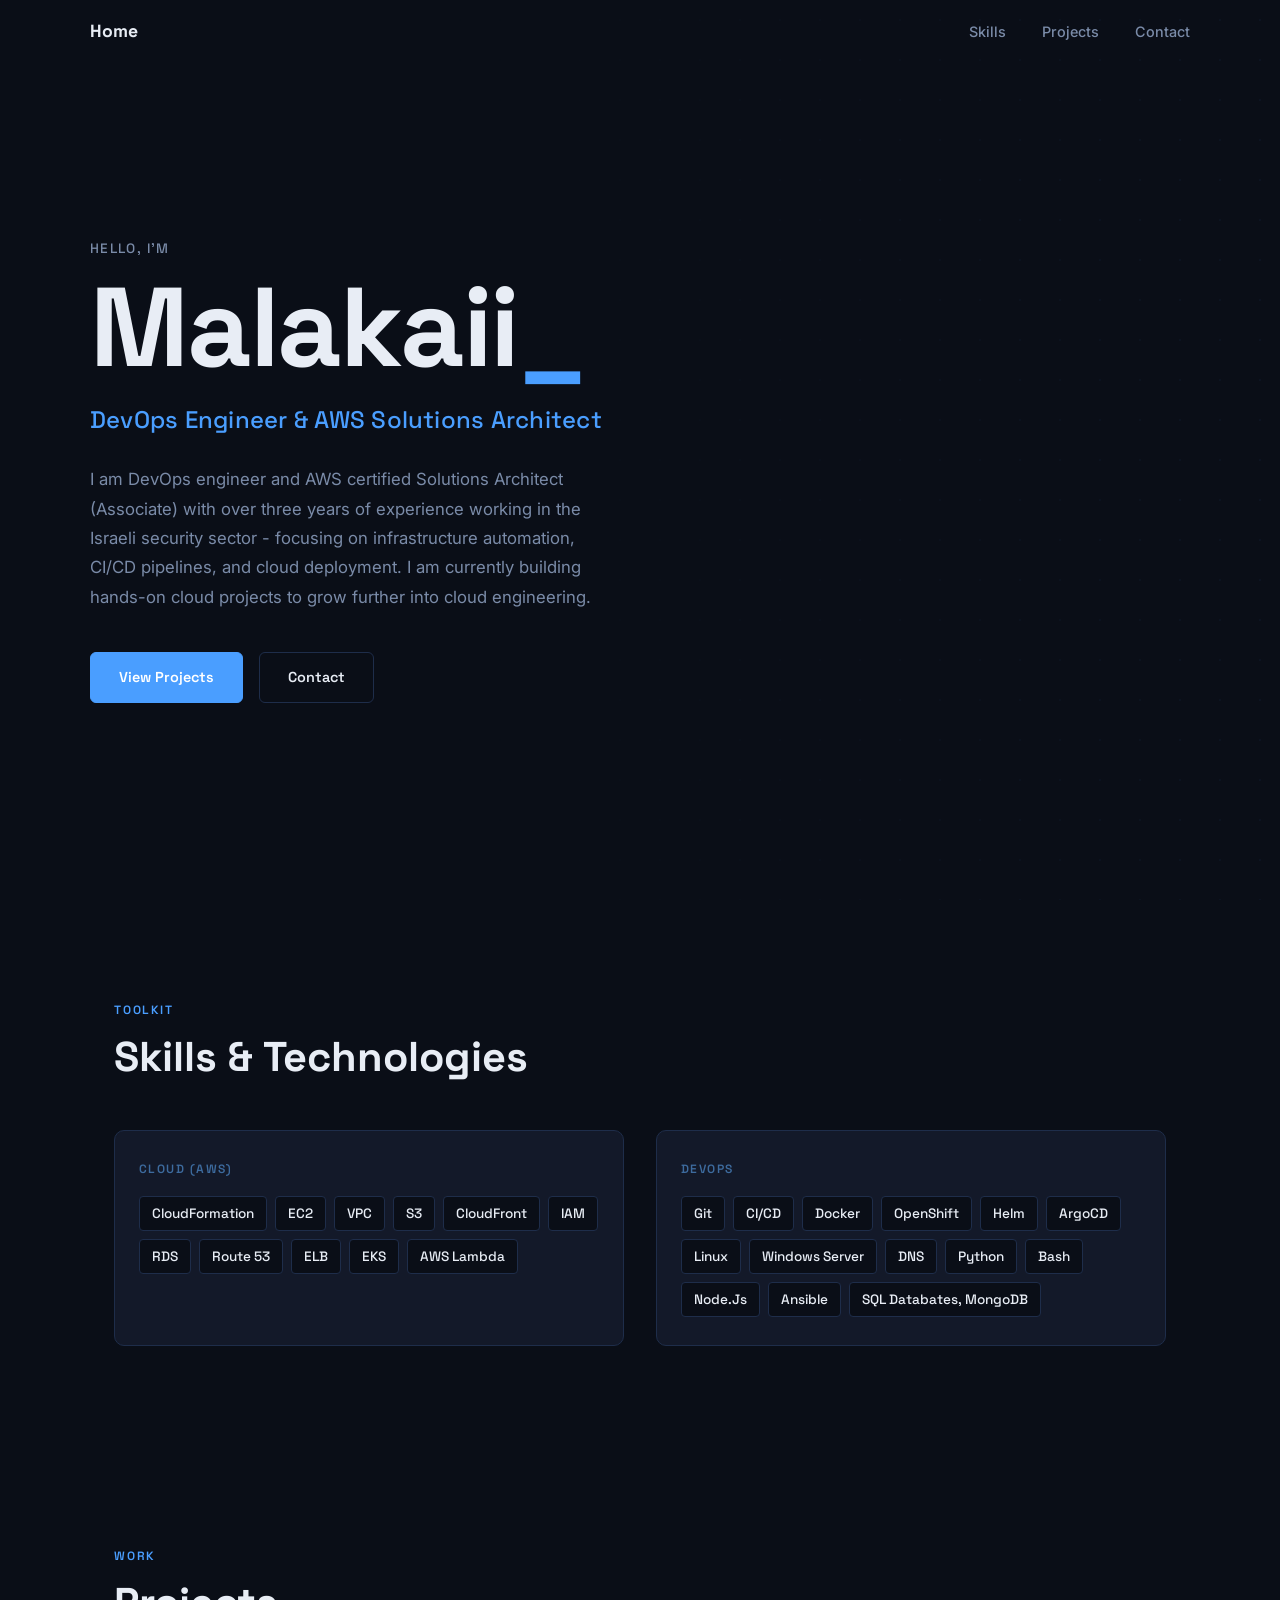
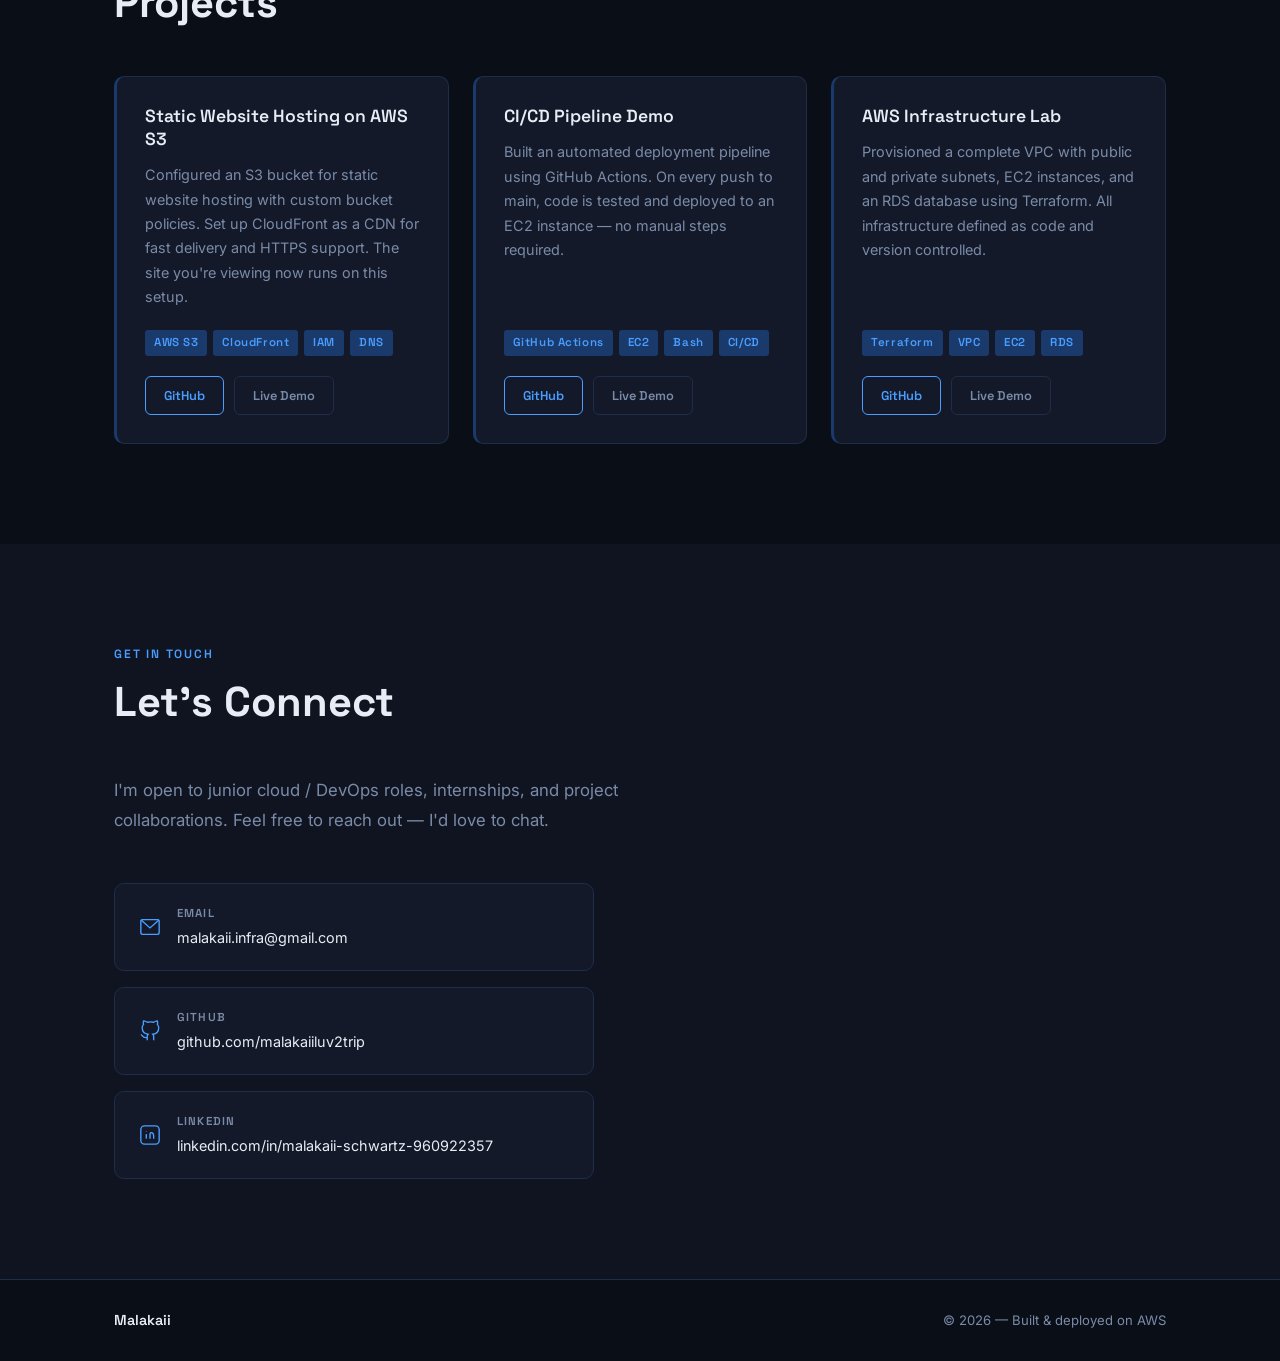
==== index.html @ 5293b387 "Initial - Static Site" ====
<!DOCTYPE html>
<html lang="en">
<head>
  <meta charset="UTF-8" />
  <meta name="viewport" content="width=device-width, initial-scale=1.0" />
  <title>Malakaii — DevOps Engineer & AWS Solutions Architect</title>

  <!-- Link to our stylesheet -->
  <link rel="stylesheet" href="style.css" />

  <!-- Google Fonts: Space Grotesk for headings, Inter for body text -->
  <link rel="preconnect" href="https://fonts.googleapis.com" />
  <link rel="preconnect" href="https://fonts.gstatic.com" crossorigin />
  <link href="https://fonts.googleapis.com/css2?family=Space+Grotesk:wght@400;500;600;700&family=Inter:wght@400;500&display=swap" rel="stylesheet" />
</head>

<body>

  <!-- =============================================
       NAVIGATION BAR
       Fixed at top, collapses on mobile
  ============================================== -->
  <header class="nav-header" id="nav-header">
    <nav class="nav-container">

      <!-- Logo / name in nav -->
      <a href="#hero" class="nav-logo">Home</a>

      <!-- Desktop nav links -->
      <ul class="nav-links" id="nav-links">
        <li><a href="#skills" class="nav-link">Skills</a></li>
        <li><a href="#projects" class="nav-link">Projects</a></li>
        <li><a href="#contact" class="nav-link">Contact</a></li>
      </ul>

      <!-- Mobile hamburger button (hidden on desktop) -->
      <button class="nav-toggle" id="nav-toggle" aria-label="Toggle navigation">
        <span class="hamburger-line"></span>
        <span class="hamburger-line"></span>
        <span class="hamburger-line"></span>
      </button>

    </nav>
  </header>

  <!-- =============================================
       MAIN CONTENT
  ============================================== -->
  <main>

    <!-- ── HERO SECTION ─────────────────────────
         Full-screen intro with name, title, and CTA buttons
    ─────────────────────────────────────────── -->
    <section class="hero" id="hero">
      <div class="hero-content">

        <!-- Small label above name -->
        <p class="hero-label">Hello, I'm</p>

        <!-- Name with blinking cursor — the signature design element -->
        <h1 class="hero-name">Malakaii<span class="cursor" aria-hidden="true">_</span></h1>

        <!-- Title -->
        <h2 class="hero-title">DevOps Engineer & AWS Solutions Architect</h2>

        <!-- Short intro paragraph -->
        <p class="hero-intro">
          I am  DevOps engineer and AWS certified Solutions Architect (Associate) with over three years of experience working in the Israeli security sector -
          focusing on infrastructure automation, CI/CD pipelines, and cloud deployment.
	        I am currently building hands-on cloud projects to grow further into cloud engineering.
        </p>

        <!-- Call-to-action buttons -->
        <div class="hero-buttons">
          <a href="#projects" class="btn btn-primary">View Projects</a>
          <a href="#contact" class="btn btn-secondary">Contact</a>
        </div>

      </div>

      <!-- Subtle decorative background grid (CSS-only) -->
      <div class="hero-grid-bg" aria-hidden="true"></div>
    </section>


    <!-- ── SKILLS SECTION ────────────────────────
         Skills displayed as clean grouped tags
    ─────────────────────────────────────────── -->
    <section class="section skills-section" id="skills">
      <div class="container">

        <div class="section-label">Toolkit</div>
        <h2 class="section-heading reveal">Skills & Technologies</h2>

        <!-- Skills grouped by category -->
        <div class="skills-grid reveal">

          <!-- Cloud group -->
          <div class="skill-group">
            <h3 class="skill-group-title">Cloud (AWS)</h3>
            <div class="skill-tags">
              <span class="skill-tag">CloudFormation</span>
              <span class="skill-tag">EC2</span>
              <span class="skill-tag">VPC</span>
              <span class="skill-tag">S3</span>
              <span class="skill-tag">CloudFront</span>
              <span class="skill-tag">IAM</span>
              <span class="skill-tag">RDS</span>
              <span class="skill-tag">Route 53</span>
              <span class="skill-tag">ELB</span>
              <span class="skill-tag">EKS</span>
              <span class="skill-tag">AWS Lambda</span>
            </div>
          </div>

          <!-- DevOps group -->
          <div class="skill-group">
            <h3 class="skill-group-title">DevOps</h3>
            <div class="skill-tags">
              <span class="skill-tag">Git</span>
              <span class="skill-tag">CI/CD</span>
              <span class="skill-tag">Docker</span>
              <span class="skill-tag">OpenShift</span>
              <span class="skill-tag">Helm</span>
              <span class="skill-tag">ArgoCD</span>
              <span class="skill-tag">Linux</span>
              <span class="skill-tag">Windows Server</span>
              <span class="skill-tag">DNS</span>
              <span class="skill-tag">Python</span>
              <span class="skill-tag">Bash</span>
              <span class="skill-tag">Node.Js</span>
              <span class="skill-tag">Ansible</span>
              <span class="skill-tag">SQL Databates, MongoDB</span>

            </div>
          </div>

        </div>

      </div>
    </section>


    <!-- ── PROJECTS SECTION ──────────────────────
         3 project cards with descriptions and links
    ─────────────────────────────────────────── -->
    <section class="section projects-section" id="projects">
      <div class="container">

        <div class="section-label">Work</div>
        <h2 class="section-heading reveal">Projects</h2>

        <div class="projects-grid">

          <!-- Project 1 -->
          <article class="project-card reveal">
            <div class="project-card-inner">
              <h3 class="project-title">Static Website Hosting on AWS S3</h3>
              <p class="project-description">
                Configured an S3 bucket for static website hosting with custom
                bucket policies. Set up CloudFront as a CDN for fast delivery
                and HTTPS support. The site you're viewing now runs on this setup.
              </p>
              <div class="project-tech">
                <span class="tech-tag">AWS S3</span>
                <span class="tech-tag">CloudFront</span>
                <span class="tech-tag">IAM</span>
                <span class="tech-tag">DNS</span>
              </div>
              <div class="project-links">
                <a href="#" class="btn btn-outline btn-sm">GitHub</a>
                <a href="#" class="btn btn-ghost btn-sm">Live Demo</a>
              </div>
            </div>
          </article>

          <!-- Project 2 -->
          <article class="project-card reveal">
            <div class="project-card-inner">
              <h3 class="project-title">CI/CD Pipeline Demo</h3>
              <p class="project-description">
                Built an automated deployment pipeline using GitHub Actions.
                On every push to main, code is tested and deployed to an
                EC2 instance — no manual steps required.
              </p>
              <div class="project-tech">
                <span class="tech-tag">GitHub Actions</span>
                <span class="tech-tag">EC2</span>
                <span class="tech-tag">Bash</span>
                <span class="tech-tag">CI/CD</span>
              </div>
              <div class="project-links">
                <a href="#" class="btn btn-outline btn-sm">GitHub</a>
                <a href="#" class="btn btn-ghost btn-sm">Live Demo</a>
              </div>
            </div>
          </article>

          <!-- Project 3 -->
          <article class="project-card reveal">
            <div class="project-card-inner">
              <h3 class="project-title">AWS Infrastructure Lab</h3>
              <p class="project-description">
                Provisioned a complete VPC with public and private subnets,
                EC2 instances, and an RDS database using Terraform.
                All infrastructure defined as code and version controlled.
              </p>
              <div class="project-tech">
                <span class="tech-tag">Terraform</span>
                <span class="tech-tag">VPC</span>
                <span class="tech-tag">EC2</span>
                <span class="tech-tag">RDS</span>
              </div>
              <div class="project-links">
                <a href="#" class="btn btn-outline btn-sm">GitHub</a>
                <a href="#" class="btn btn-ghost btn-sm">Live Demo</a>
              </div>
            </div>
          </article>

        </div>
      </div>
    </section>


    <!-- ── CONTACT SECTION ───────────────────────
         Simple call-to-action with contact links
    ─────────────────────────────────────────── -->
    <section class="section contact-section" id="contact">
      <div class="container">

        <div class="section-label">Get In Touch</div>
        <h2 class="section-heading reveal">Let's Connect</h2>
        <p class="contact-intro reveal">
          
          I'm open to junior cloud / DevOps roles, internships, and project
          collaborations. Feel free to reach out — I'd love to chat.
        </p>

        <!-- Contact links as large buttons -->
        <div class="contact-links reveal">

          <a href="mailto:malakaii.infra@gmail.com" class="contact-item">
            <!-- Simple inline SVG email icon -->
            <svg class="contact-icon" viewBox="0 0 24 24" fill="none" stroke="currentColor" stroke-width="1.5" aria-hidden="true">
              <rect x="2" y="4" width="20" height="16" rx="2"/>
              <polyline points="2,4 12,13 22,4"/>
            </svg>
            <div class="contact-item-text">
              <span class="contact-item-label">Email</span>
              <span class="contact-item-value">malakaii.infra@gmail.com</span>
            </div>
          </a>

          <a href="https://github.com/malakaiiluv2trip" target="_blank" rel="noopener noreferrer" class="contact-item">
            <svg class="contact-icon" viewBox="0 0 24 24" fill="none" stroke="currentColor" stroke-width="1.5" aria-hidden="true">
              <path d="M9 19c-5 1.5-5-2.5-7-3m14 6v-3.87a3.37 3.37 0 0 0-.94-2.61c3.14-.35 6.44-1.54 6.44-7A5.44 5.44 0 0 0 20 4.77 5.07 5.07 0 0 0 19.91 1S18.73.65 16 2.48a13.38 13.38 0 0 0-7 0C6.27.65 5.09 1 5.09 1A5.07 5.07 0 0 0 5 4.77a5.44 5.44 0 0 0-1.5 3.78c0 5.42 3.3 6.61 6.44 7A3.37 3.37 0 0 0 9 18.13V22"/>
            </svg>
            <div class="contact-item-text">
              <span class="contact-item-label">GitHub</span>
              <span class="contact-item-value">github.com/malakaiiluv2trip</span>  
            </div>
          </a>

          <a href="https://linkedin.com/in/malakaii-schwartz-960922357" target="_blank" rel="noopener noreferrer" class="contact-item">
            <svg class="contact-icon" viewBox="0 0 24 24" fill="none" stroke="currentColor" stroke-width="1.5" aria-hidden="true">
              <rect x="2" y="2" width="20" height="20" rx="4"/>
              <line x1="8" y1="11" x2="8" y2="16"/>
              <line x1="8" y1="8" x2="8" y2="8.5"/>
              <path d="M12 16v-5m0 0c0-1.5 2-2 3-1s1 2.5 1 3v3"/>
            </svg>
            <div class="contact-item-text">
              <span class="contact-item-label">LinkedIn</span>
              <span class="contact-item-value">linkedin.com/in/malakaii-schwartz-960922357</span>
            </div>
          </a>

        </div>

      </div>
    </section>

  </main>


  <!-- ── FOOTER ────────────────────────────────
       Simple clean footer
  ─────────────────────────────────────────── -->
  <footer class="footer">
    <div class="container footer-inner">
      <span class="footer-name">Malakaii</span>
      <span class="footer-copy">© <span id="footer-year"></span> — Built & deployed on AWS</span>
    </div>
  </footer>


  <!-- Link to our JavaScript file — placed at bottom so HTML loads first -->
  <script src="script.js"></script>

</body>
</html>
---- style.css ----
/* =============================================
   MALAKAII — PORTFOLIO STYLESHEET
   Dark modern theme, clean and professional
   Using Space Grotesk (headings) + Inter (body)
============================================= */


/* ── CSS CUSTOM PROPERTIES (VARIABLES) ──────
   Change colors and fonts in one place here
─────────────────────────────────────────── */
:root {
  /* Colors */
  --color-bg:          #0A0E17;   /* Main background — deep navy/black */
  --color-bg-alt:      #0F1420;   /* Alternate section background */
  --color-surface:     #131929;   /* Card / surface background */
  --color-border:      #1E2D4A;   /* Subtle borders */
  --color-accent:      #4A9EFF;   /* Electric blue — primary accent */
  --color-accent-dim:  #1A3A6B;   /* Muted accent for hover fills */
  --color-text:        #E8EDF5;   /* Primary text — near white */
  --color-text-muted:  #7A8BA8;   /* Secondary text — slate grey */
  --color-label:       #3D6B9E;   /* Section labels */

  /* Typography */
  --font-display: 'Space Grotesk', sans-serif;
  --font-body:    'Inter', sans-serif;

  /* Spacing */
  --section-padding: 100px 0;
  --container-width: 1100px;
  --container-padding: 0 24px;

  /* Transitions */
  --transition-fast: 0.2s ease;
  --transition-med:  0.35s ease;
}


/* ── RESET & BASE STYLES ────────────────────
   Remove browser defaults, set sensible base
─────────────────────────────────────────── */
*, *::before, *::after {
  box-sizing: border-box;
  margin: 0;
  padding: 0;
}

html {
  scroll-behavior: smooth; /* Enables smooth scrolling for anchor links */
}

body {
  background-color: var(--color-bg);
  color: var(--color-text);
  font-family: var(--font-body);
  font-size: 16px;
  line-height: 1.7;
  -webkit-font-smoothing: antialiased;
}

/* Remove list styling globally (we'll add it back where needed) */
ul, ol {
  list-style: none;
}

/* Remove underline from links by default */
a {
  color: inherit;
  text-decoration: none;
}

/* Make images responsive */
img {
  max-width: 100%;
  display: block;
}

/* Focus styles for keyboard accessibility */
a:focus-visible,
button:focus-visible {
  outline: 2px solid var(--color-accent);
  outline-offset: 3px;
  border-radius: 4px;
}


/* ── CONTAINER ──────────────────────────────
   Centers content and limits max width
─────────────────────────────────────────── */
.container {
  max-width: var(--container-width);
  margin: 0 auto;
  padding: var(--container-padding);
}


/* ── SECTION BASE STYLES ────────────────────
   Shared styles for all main sections
─────────────────────────────────────────── */
.section {
  padding: var(--section-padding);
}

/* Alternating section backgrounds for visual rhythm */
.about-section,
.contact-section {
  background-color: var(--color-bg-alt);
}

/* Small label above section headings */
.section-label {
  font-family: var(--font-display);
  font-size: 0.75rem;
  font-weight: 600;
  letter-spacing: 0.15em;
  text-transform: uppercase;
  color: var(--color-accent);
  margin-bottom: 12px;
}

/* Main section headings */
.section-heading {
  font-family: var(--font-display);
  font-size: clamp(1.8rem, 4vw, 2.6rem);
  font-weight: 700;
  color: var(--color-text);
  margin-bottom: 48px;
  line-height: 1.2;
}


/* ── NAVIGATION ─────────────────────────────
   Fixed top bar that gets a backdrop on scroll
─────────────────────────────────────────── */
.nav-header {
  position: fixed;
  top: 0;
  left: 0;
  right: 0;
  z-index: 100;
  padding: 0 24px;
  height: 64px;
  display: flex;
  align-items: center;
  transition: background-color var(--transition-med), border-bottom var(--transition-med);
}

/* This class is added by JavaScript when the user scrolls down */
.nav-header.scrolled {
  background-color: rgba(10, 14, 23, 0.92);
  backdrop-filter: blur(12px);
  border-bottom: 1px solid var(--color-border);
}

.nav-container {
  max-width: var(--container-width);
  width: 100%;
  margin: 0 auto;
  display: flex;
  align-items: center;
  justify-content: space-between;
}

/* Logo / Name in nav */
.nav-logo {
  font-family: var(--font-display);
  font-size: 1.1rem;
  font-weight: 700;
  color: var(--color-text);
  transition: color var(--transition-fast);
}

.nav-logo:hover {
  color: var(--color-accent);
}

/* Desktop nav links in a row */
.nav-links {
  display: flex;
  align-items: center;
  gap: 36px;
}

.nav-link {
  font-family: var(--font-body);
  font-size: 0.9rem;
  font-weight: 500;
  color: var(--color-text-muted);
  transition: color var(--transition-fast);
  position: relative;
  padding-bottom: 2px;
}

/* Underline animation on hover */
.nav-link::after {
  content: '';
  position: absolute;
  bottom: -2px;
  left: 0;
  width: 0;
  height: 1px;
  background-color: var(--color-accent);
  transition: width var(--transition-med);
}

.nav-link:hover {
  color: var(--color-text);
}

.nav-link:hover::after {
  width: 100%;
}

/* Mobile hamburger button — hidden on desktop */
.nav-toggle {
  display: none;
  flex-direction: column;
  gap: 5px;
  background: none;
  border: none;
  cursor: pointer;
  padding: 4px;
}

.hamburger-line {
  display: block;
  width: 24px;
  height: 2px;
  background-color: var(--color-text);
  transition: transform var(--transition-med), opacity var(--transition-fast);
  border-radius: 2px;
}

/* Animate hamburger to X when menu is open */
.nav-toggle.open .hamburger-line:nth-child(1) {
  transform: translateY(7px) rotate(45deg);
}

.nav-toggle.open .hamburger-line:nth-child(2) {
  opacity: 0;
}

.nav-toggle.open .hamburger-line:nth-child(3) {
  transform: translateY(-7px) rotate(-45deg);
}


/* ── HERO SECTION ───────────────────────────
   Full-screen intro section
─────────────────────────────────────────── */
.hero {
  position: relative;
  min-height: 100vh;
  display: flex;
  align-items: center;
  padding: 120px 24px 80px;
  overflow: hidden;
}

.hero-content {
  max-width: var(--container-width);
  margin: 0 auto;
  width: 100%;
  position: relative;
  z-index: 2; /* Sits above the background grid */
}

/* Small label text above name */
.hero-label {
  font-family: var(--font-display);
  font-size: 0.85rem;
  font-weight: 500;
  letter-spacing: 0.1em;
  text-transform: uppercase;
  color: var(--color-text-muted);
  margin-bottom: 12px;
}

/* Large name heading */
.hero-name {
  font-family: var(--font-display);
  font-size: clamp(3.5rem, 9vw, 7rem);
  font-weight: 700;
  line-height: 1.0;
  color: var(--color-text);
  margin-bottom: 16px;
  letter-spacing: -0.02em;
}

/* Blinking cursor — the signature element of this design */
.cursor {
  color: var(--color-accent);
  animation: blink 1.1s step-end infinite;
}

@keyframes blink {
  0%, 100% { opacity: 1; }
  50%       { opacity: 0; }
}

/* Job title */
.hero-title {
  font-family: var(--font-display);
  font-size: clamp(1.1rem, 3vw, 1.5rem);
  font-weight: 500;
  color: var(--color-accent);
  margin-bottom: 24px;
  letter-spacing: 0.01em;
}

/* Intro paragraph */
.hero-intro {
  font-size: 1.05rem;
  color: var(--color-text-muted);
  max-width: 520px;
  margin-bottom: 40px;
  line-height: 1.75;
}

/* CTA button row */
.hero-buttons {
  display: flex;
  gap: 16px;
  flex-wrap: wrap;
}

/* Subtle CSS-only dot grid background pattern */
.hero-grid-bg {
  position: absolute;
  inset: 0;
  z-index: 1;
  background-image: radial-gradient(
    circle,
    rgba(74, 158, 255, 0.07) 1px,
    transparent 1px
  );
  background-size: 40px 40px;
  /* Fade out towards the left where the text is */
  mask-image: linear-gradient(to left, rgba(0,0,0,0.6) 0%, transparent 70%);
  -webkit-mask-image: linear-gradient(to left, rgba(0,0,0,0.6) 0%, transparent 70%);
}


/* ── BUTTONS ────────────────────────────────
   Reusable button styles
─────────────────────────────────────────── */

/* Base button reset */
.btn {
  display: inline-block;
  font-family: var(--font-display);
  font-size: 0.9rem;
  font-weight: 600;
  padding: 12px 28px;
  border-radius: 6px;
  border: 1.5px solid transparent;
  cursor: pointer;
  transition: background-color var(--transition-fast),
              color var(--transition-fast),
              border-color var(--transition-fast),
              transform var(--transition-fast),
              box-shadow var(--transition-fast);
  white-space: nowrap;
}

.btn:hover {
  transform: translateY(-2px);
}

/* Solid primary button */
.btn-primary {
  background-color: var(--color-accent);
  color: #ffffff;
  border-color: var(--color-accent);
}

.btn-primary:hover {
  background-color: #6BB3FF;
  border-color: #6BB3FF;
  box-shadow: 0 8px 24px rgba(74, 158, 255, 0.25);
}

/* Outlined secondary button */
.btn-secondary {
  background-color: transparent;
  color: var(--color-text);
  border-color: var(--color-border);
}

.btn-secondary:hover {
  border-color: var(--color-accent);
  color: var(--color-accent);
}

/* Small outlined button (used on project cards) */
.btn-outline {
  background-color: transparent;
  color: var(--color-accent);
  border-color: var(--color-accent);
}

.btn-outline:hover {
  background-color: var(--color-accent-dim);
}

/* Ghost button — no border, just text */
.btn-ghost {
  background-color: transparent;
  color: var(--color-text-muted);
  border-color: var(--color-border);
}

.btn-ghost:hover {
  color: var(--color-text);
  border-color: var(--color-text-muted);
}

/* Small variant for project card buttons */
.btn-sm {
  font-size: 0.8rem;
  padding: 8px 18px;
}


/* ── ABOUT SECTION ──────────────────────────
─────────────────────────────────────────── */
.about-content {
  max-width: 680px;
}

.about-text {
  font-size: 1.05rem;
  color: var(--color-text-muted);
  line-height: 1.8;
  margin-bottom: 20px;
}

.about-text:last-child {
  margin-bottom: 0;
}


/* ── SKILLS SECTION ─────────────────────────
─────────────────────────────────────────── */
.skills-grid {
  display: grid;
  grid-template-columns: repeat(auto-fit, minmax(220px, 1fr));
  gap: 32px;
}

/* Individual skill group card */
.skill-group {
  background-color: var(--color-surface);
  border: 1px solid var(--color-border);
  border-radius: 10px;
  padding: 28px 24px;
  transition: border-color var(--transition-fast);
}

.skill-group:hover {
  border-color: var(--color-accent);
}

/* Group title (e.g. "Cloud (AWS)") */
.skill-group-title {
  font-family: var(--font-display);
  font-size: 0.75rem;
  font-weight: 600;
  letter-spacing: 0.12em;
  text-transform: uppercase;
  color: var(--color-label);
  margin-bottom: 16px;
}

/* Row of skill tags */
.skill-tags {
  display: flex;
  flex-wrap: wrap;
  gap: 8px;
}

/* Individual skill tag pill */
.skill-tag {
  font-family: var(--font-display);
  font-size: 0.85rem;
  font-weight: 500;
  color: var(--color-text);
  background-color: var(--color-bg);
  border: 1px solid var(--color-border);
  border-radius: 4px;
  padding: 5px 12px;
  transition: border-color var(--transition-fast), color var(--transition-fast);
}

.skill-tag:hover {
  border-color: var(--color-accent);
  color: var(--color-accent);
}


/* ── PROJECTS SECTION ───────────────────────
─────────────────────────────────────────── */
.projects-grid {
  display: grid;
  grid-template-columns: repeat(auto-fit, minmax(300px, 1fr));
  gap: 24px;
}

/* Project card */
.project-card {
  background-color: var(--color-surface);
  border: 1px solid var(--color-border);
  border-radius: 10px;
  overflow: hidden;
  transition: border-color var(--transition-med), transform var(--transition-med);
  /* Left accent border — a clean structural marker */
  border-left: 3px solid var(--color-accent-dim);
}

.project-card:hover {
  border-color: var(--color-accent);
  border-left-color: var(--color-accent);
  transform: translateY(-4px);
}

.project-card-inner {
  padding: 28px;
  display: flex;
  flex-direction: column;
  height: 100%;
}

.project-title {
  font-family: var(--font-display);
  font-size: 1.1rem;
  font-weight: 600;
  color: var(--color-text);
  margin-bottom: 12px;
  line-height: 1.3;
}

.project-description {
  font-size: 0.9rem;
  color: var(--color-text-muted);
  line-height: 1.7;
  margin-bottom: 20px;
  flex-grow: 1; /* Push the tech tags and links to the bottom */
}

/* Tech tags row */
.project-tech {
  display: flex;
  flex-wrap: wrap;
  gap: 6px;
  margin-bottom: 20px;
}

.tech-tag {
  font-family: var(--font-display);
  font-size: 0.72rem;
  font-weight: 600;
  letter-spacing: 0.05em;
  color: var(--color-accent);
  background-color: var(--color-accent-dim);
  border-radius: 3px;
  padding: 3px 9px;
}

/* Button row at bottom of card */
.project-links {
  display: flex;
  gap: 10px;
}


/* ── CONTACT SECTION ────────────────────────
─────────────────────────────────────────── */
.contact-intro {
  font-size: 1.05rem;
  color: var(--color-text-muted);
  max-width: 520px;
  margin-bottom: 48px;
  line-height: 1.8;
}

/* Row of contact links */
.contact-links {
  display: flex;
  flex-direction: column;
  gap: 16px;
  max-width: 480px;
}

/* Individual contact link row */
.contact-item {
  display: flex;
  align-items: center;
  gap: 16px;
  padding: 20px 24px;
  background-color: var(--color-surface);
  border: 1px solid var(--color-border);
  border-radius: 10px;
  transition: border-color var(--transition-fast), transform var(--transition-fast);
}

.contact-item:hover {
  border-color: var(--color-accent);
  transform: translateX(4px);
}

.contact-icon {
  width: 22px;
  height: 22px;
  flex-shrink: 0;
  color: var(--color-accent);
}

.contact-item-text {
  display: flex;
  flex-direction: column;
}

.contact-item-label {
  font-family: var(--font-display);
  font-size: 0.72rem;
  font-weight: 600;
  letter-spacing: 0.1em;
  text-transform: uppercase;
  color: var(--color-text-muted);
  margin-bottom: 2px;
}

.contact-item-value {
  font-size: 0.9rem;
  color: var(--color-text);
}


/* ── FOOTER ─────────────────────────────────
─────────────────────────────────────────── */
.footer {
  padding: 28px 24px;
  border-top: 1px solid var(--color-border);
  background-color: var(--color-bg);
}

.footer-inner {
  display: flex;
  align-items: center;
  justify-content: space-between;
  flex-wrap: wrap;
  gap: 8px;
}

.footer-name {
  font-family: var(--font-display);
  font-size: 0.9rem;
  font-weight: 600;
  color: var(--color-text);
}

.footer-copy {
  font-size: 0.82rem;
  color: var(--color-text-muted);
}


/* ── SCROLL REVEAL ANIMATION ────────────────
   Elements with class "reveal" start hidden
   and fade in when scrolled into view.
   JavaScript adds the "visible" class.
─────────────────────────────────────────── */
.reveal {
  opacity: 0;
  transform: translateY(20px);
  transition: opacity 0.55s ease, transform 0.55s ease;
}

.reveal.visible {
  opacity: 1;
  transform: translateY(0);
}

/* Respect user's preference for reduced motion */
@media (prefers-reduced-motion: reduce) {
  .reveal {
    opacity: 1;
    transform: none;
    transition: none;
  }

  .cursor {
    animation: none;
  }

  .btn:hover {
    transform: none;
  }
}


/* ── RESPONSIVE: TABLET ─────────────────────
   Screens narrower than 768px
─────────────────────────────────────────── */
@media (max-width: 768px) {

  /* Reduce section padding on smaller screens */
  .section {
    padding: 72px 0;
  }

  /* Hide nav links and show hamburger button */
  .nav-links {
    display: none;
    position: absolute;
    top: 64px; /* Height of the nav bar */
    left: 0;
    right: 0;
    flex-direction: column;
    gap: 0;
    background-color: rgba(10, 14, 23, 0.98);
    border-bottom: 1px solid var(--color-border);
    padding: 16px 0;
  }

  /* Show nav links when menu is open (class added by JS) */
  .nav-links.open {
    display: flex;
  }

  .nav-link {
    padding: 14px 24px;
    font-size: 1rem;
    display: block;
    width: 100%;
  }

  /* Remove the underline animation on mobile (not needed) */
  .nav-link::after {
    display: none;
  }

  /* Show hamburger button */
  .nav-toggle {
    display: flex;
  }

  /* Stack hero buttons vertically on small screens */
  .hero-buttons {
    flex-direction: column;
    align-items: flex-start;
  }

  .btn {
    width: 100%;
    text-align: center;
    max-width: 280px;
  }

  /* Projects in a single column */
  .projects-grid {
    grid-template-columns: 1fr;
  }

  /* Skills in a single column */
  .skills-grid {
    grid-template-columns: 1fr;
  }
}


/* ── RESPONSIVE: MOBILE ─────────────────────
   Screens narrower than 480px
─────────────────────────────────────────── */
@media (max-width: 480px) {
  .section {
    padding: 60px 0;
  }

  .hero-intro {
    font-size: 0.95rem;
  }

  .contact-item {
    padding: 16px 18px;
  }

  .footer-inner {
    flex-direction: column;
    text-align: center;
  }
}
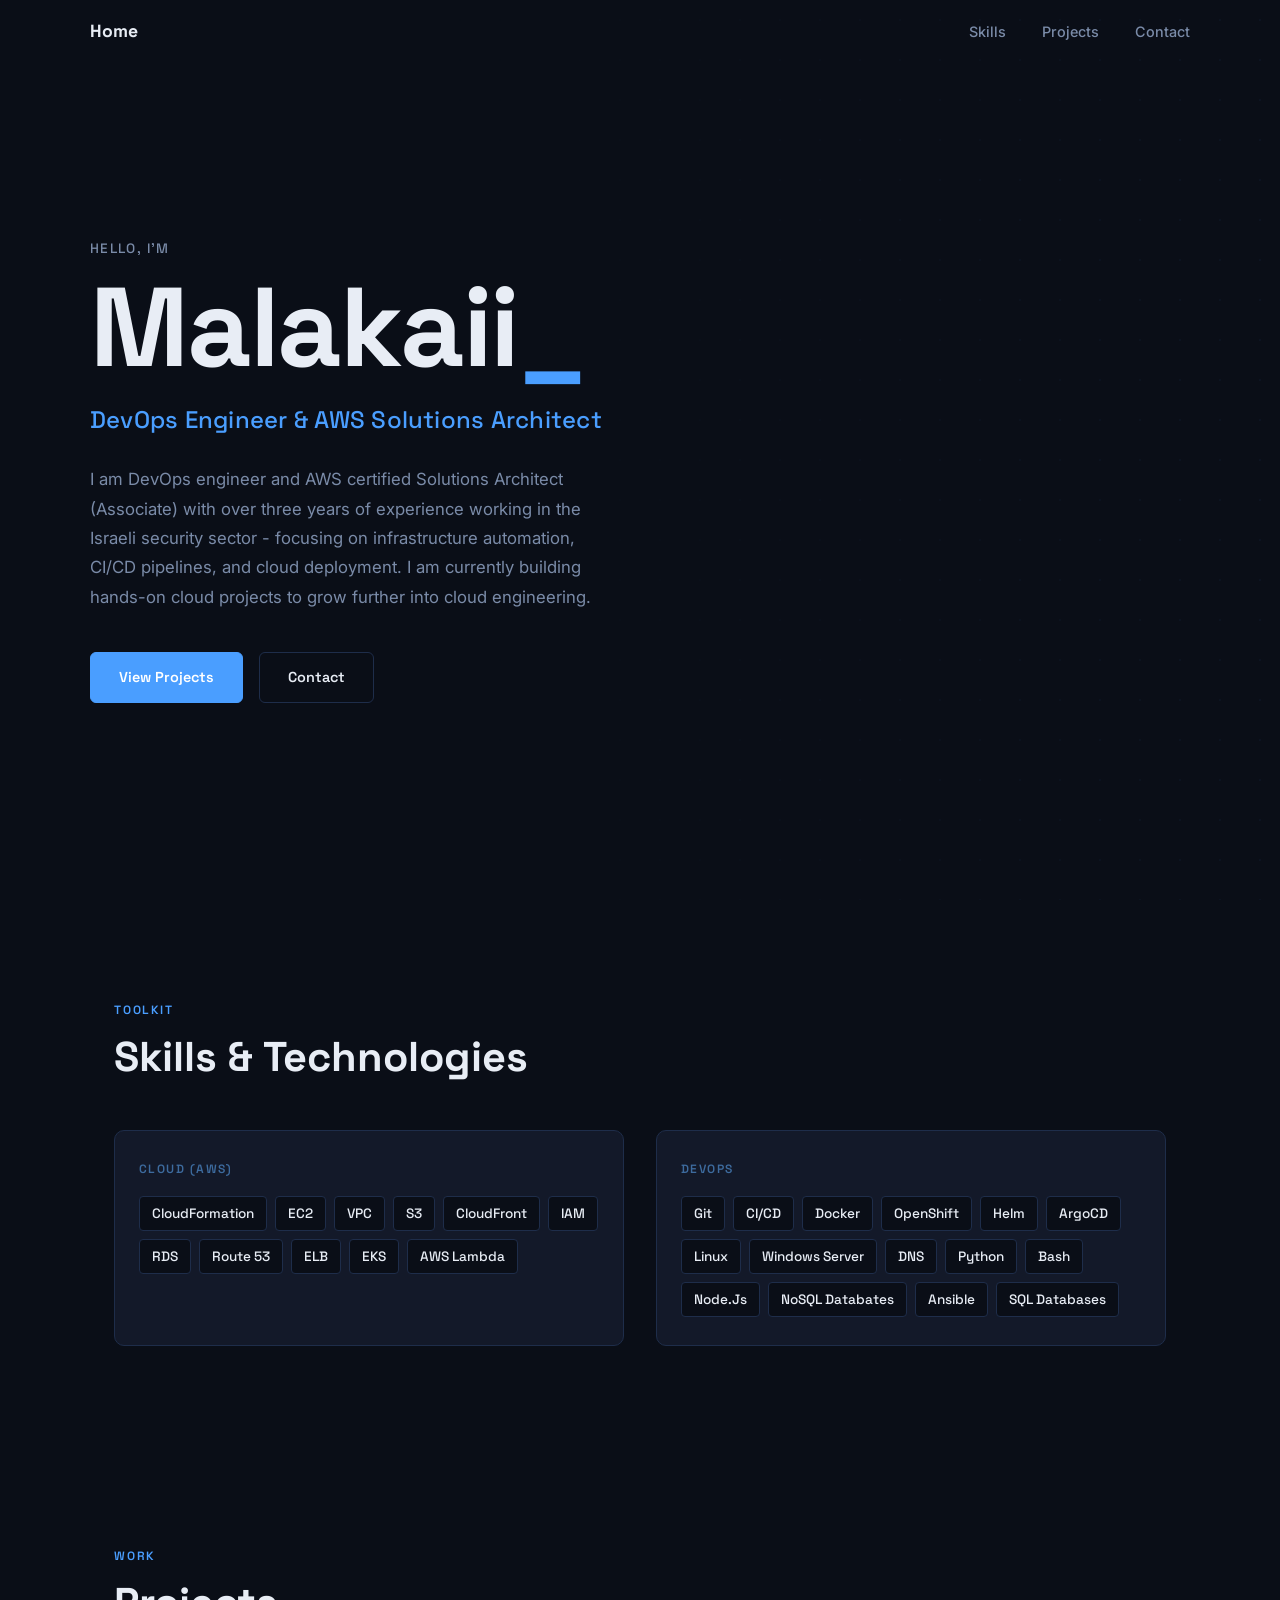
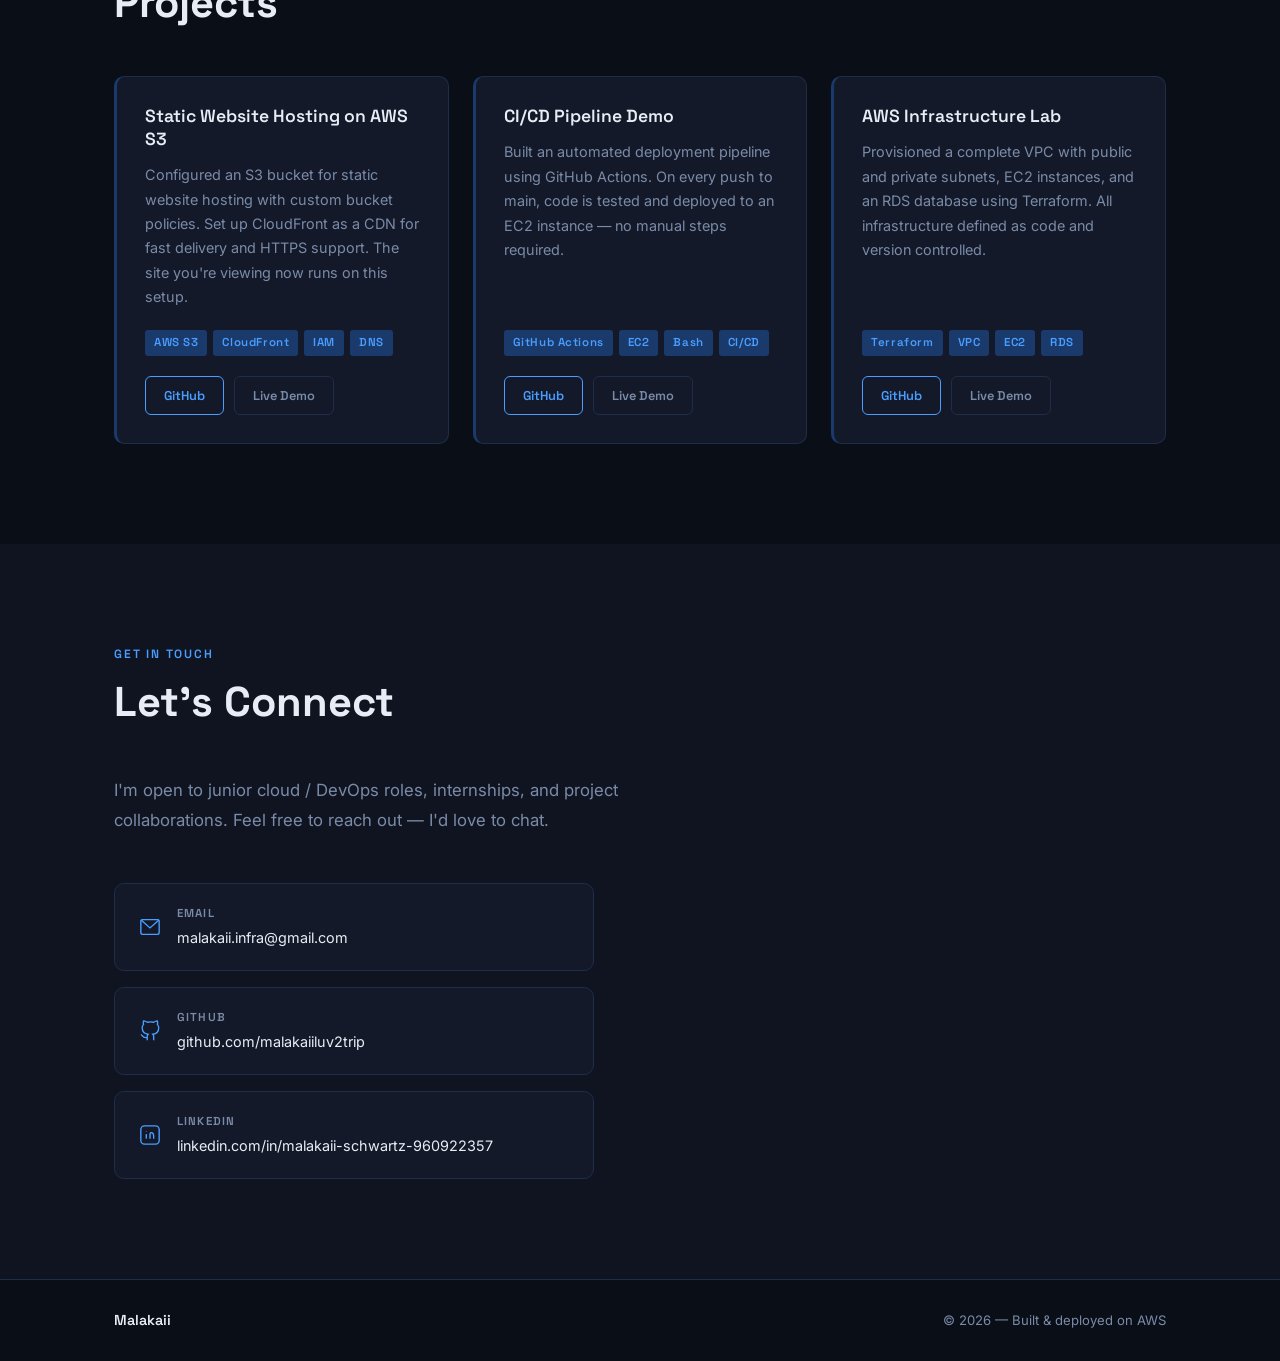
==== commit 9bafa34e: "skill tag fix" ====
--- a/index.html
+++ b/index.html
@@ -129,9 +129,10 @@
               <span class="skill-tag">Python</span>
               <span class="skill-tag">Bash</span>
               <span class="skill-tag">Node.Js</span>
+              <span class="skill-tag">NoSQL Databates</span>
               <span class="skill-tag">Ansible</span>
-              <span class="skill-tag">SQL Databates, MongoDB</span>
-
+              <span class="skill-tag">SQL Databases</span>
+              
             </div>
           </div>
 
@@ -168,7 +169,7 @@
                 <span class="tech-tag">DNS</span>
               </div>
               <div class="project-links">
-                <a href="#" class="btn btn-outline btn-sm">GitHub</a>
+                <a href="https://github.com/malakaiiluv2trip/aws-portfolio" class="btn btn-outline btn-sm">GitHub</a>
                 <a href="#" class="btn btn-ghost btn-sm">Live Demo</a>
               </div>
             </div>
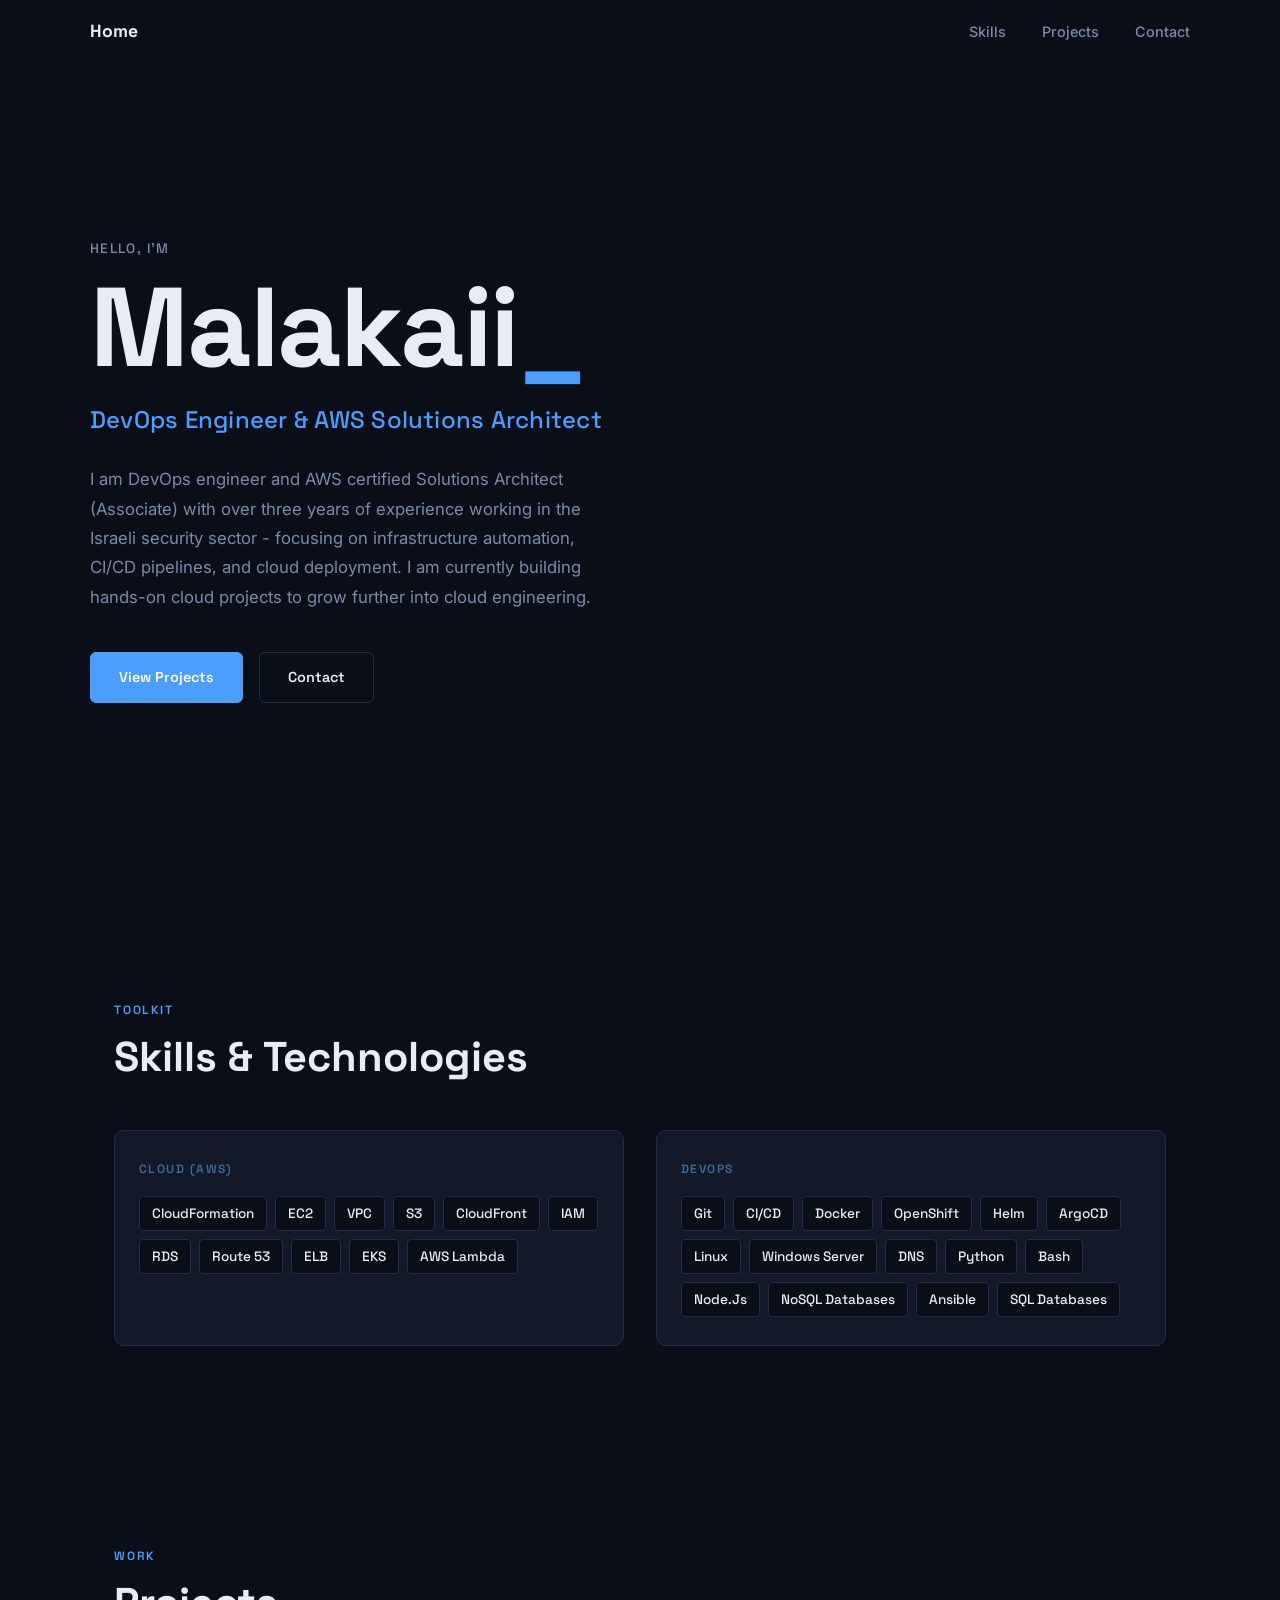
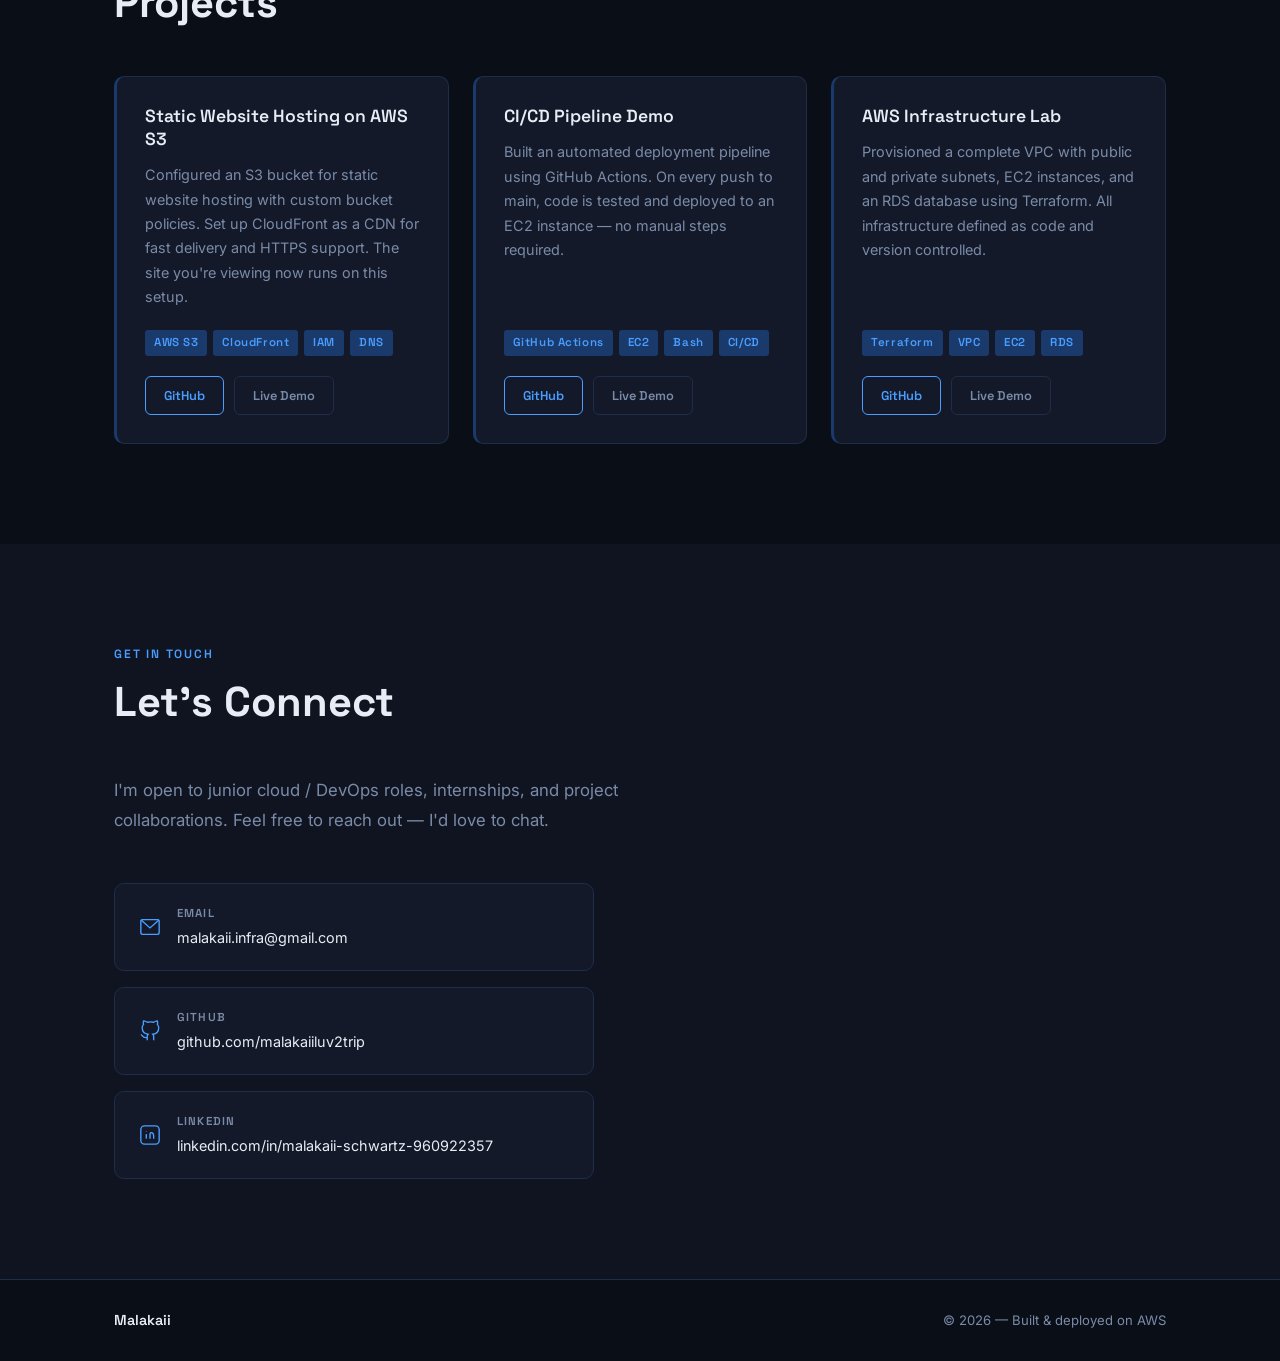
==== commit fa2c2c4c: "skill tag typo fix" ====
--- a/index.html
+++ b/index.html
@@ -129,7 +129,7 @@
               <span class="skill-tag">Python</span>
               <span class="skill-tag">Bash</span>
               <span class="skill-tag">Node.Js</span>
-              <span class="skill-tag">NoSQL Databates</span>
+              <span class="skill-tag">NoSQL Databases</span>
               <span class="skill-tag">Ansible</span>
               <span class="skill-tag">SQL Databases</span>
               
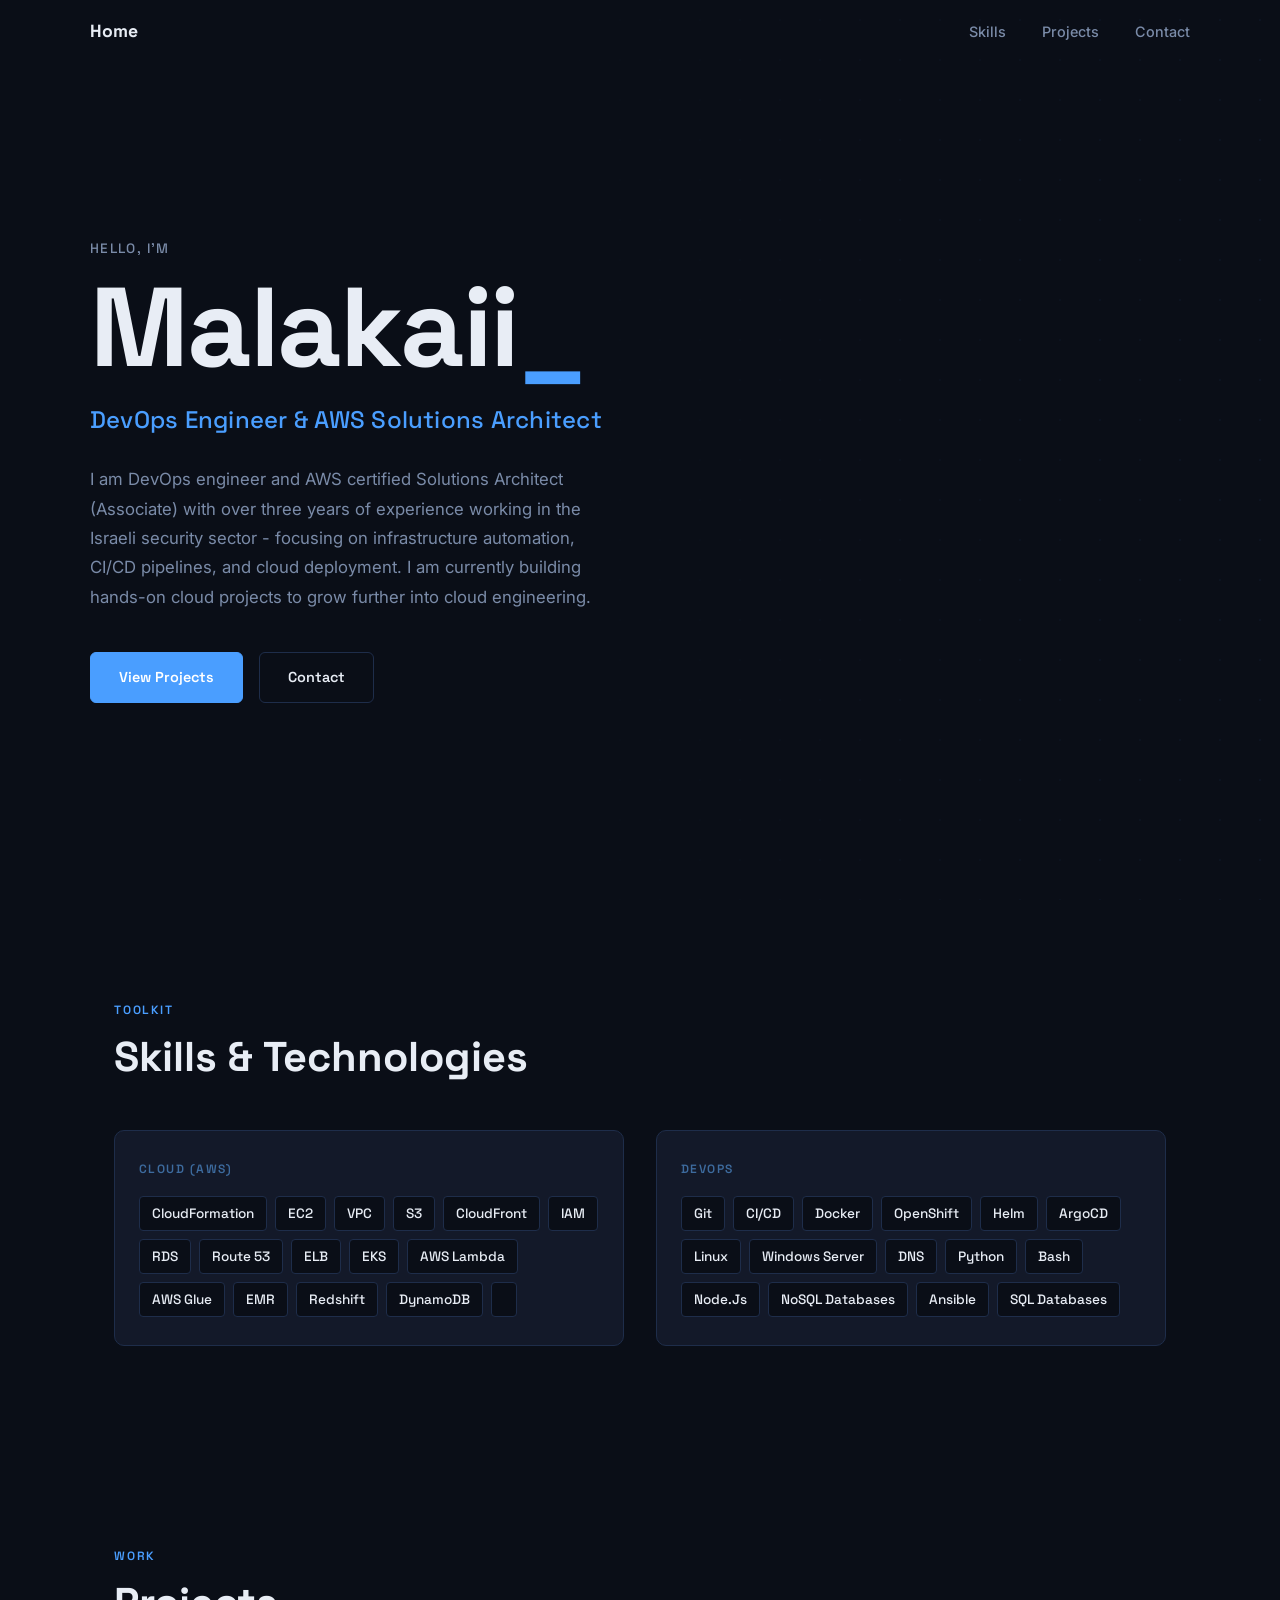
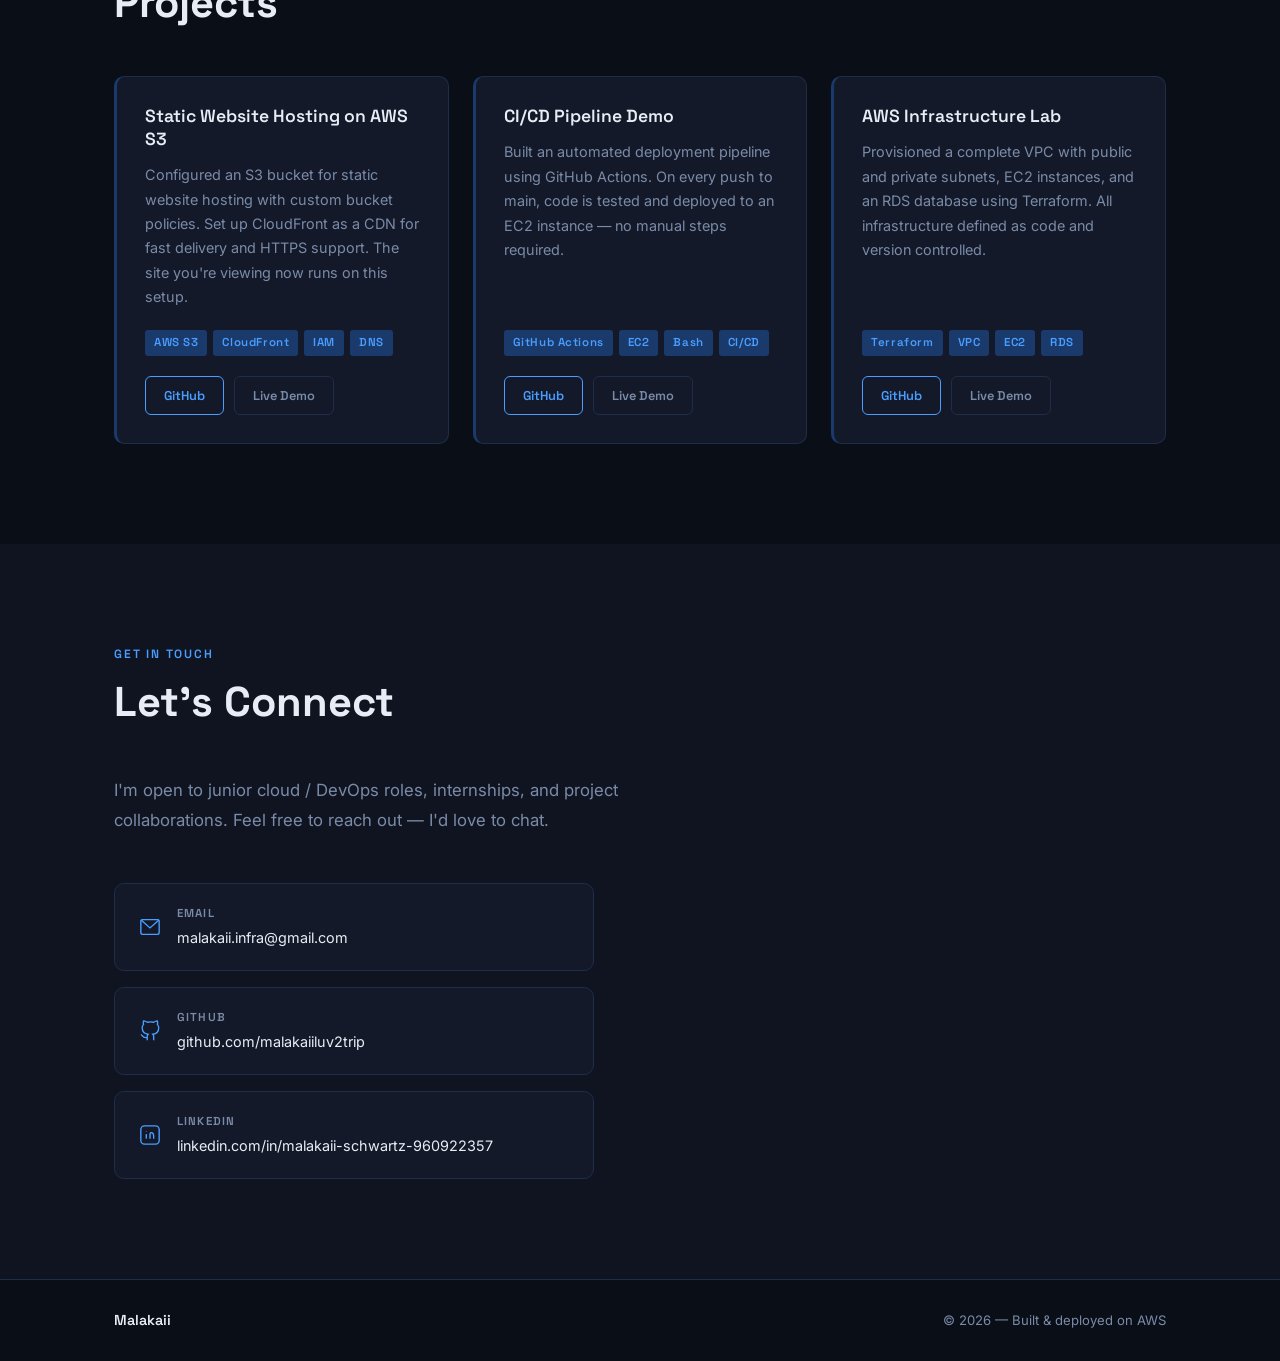
==== commit 2f1c700f: "added skill tags" ====
--- a/index.html
+++ b/index.html
@@ -110,6 +110,11 @@
               <span class="skill-tag">ELB</span>
               <span class="skill-tag">EKS</span>
               <span class="skill-tag">AWS Lambda</span>
+              <span class="skill-tag">AWS Glue</span>
+              <span class="skill-tag">EMR</span>
+              <span class="skill-tag">Redshift</span>
+              <span class="skill-tag">DynamoDB</span>
+              <span class="skill-tag"></span>
             </div>
           </div>
 
@@ -132,7 +137,6 @@
               <span class="skill-tag">NoSQL Databases</span>
               <span class="skill-tag">Ansible</span>
               <span class="skill-tag">SQL Databases</span>
-              
             </div>
           </div>
 
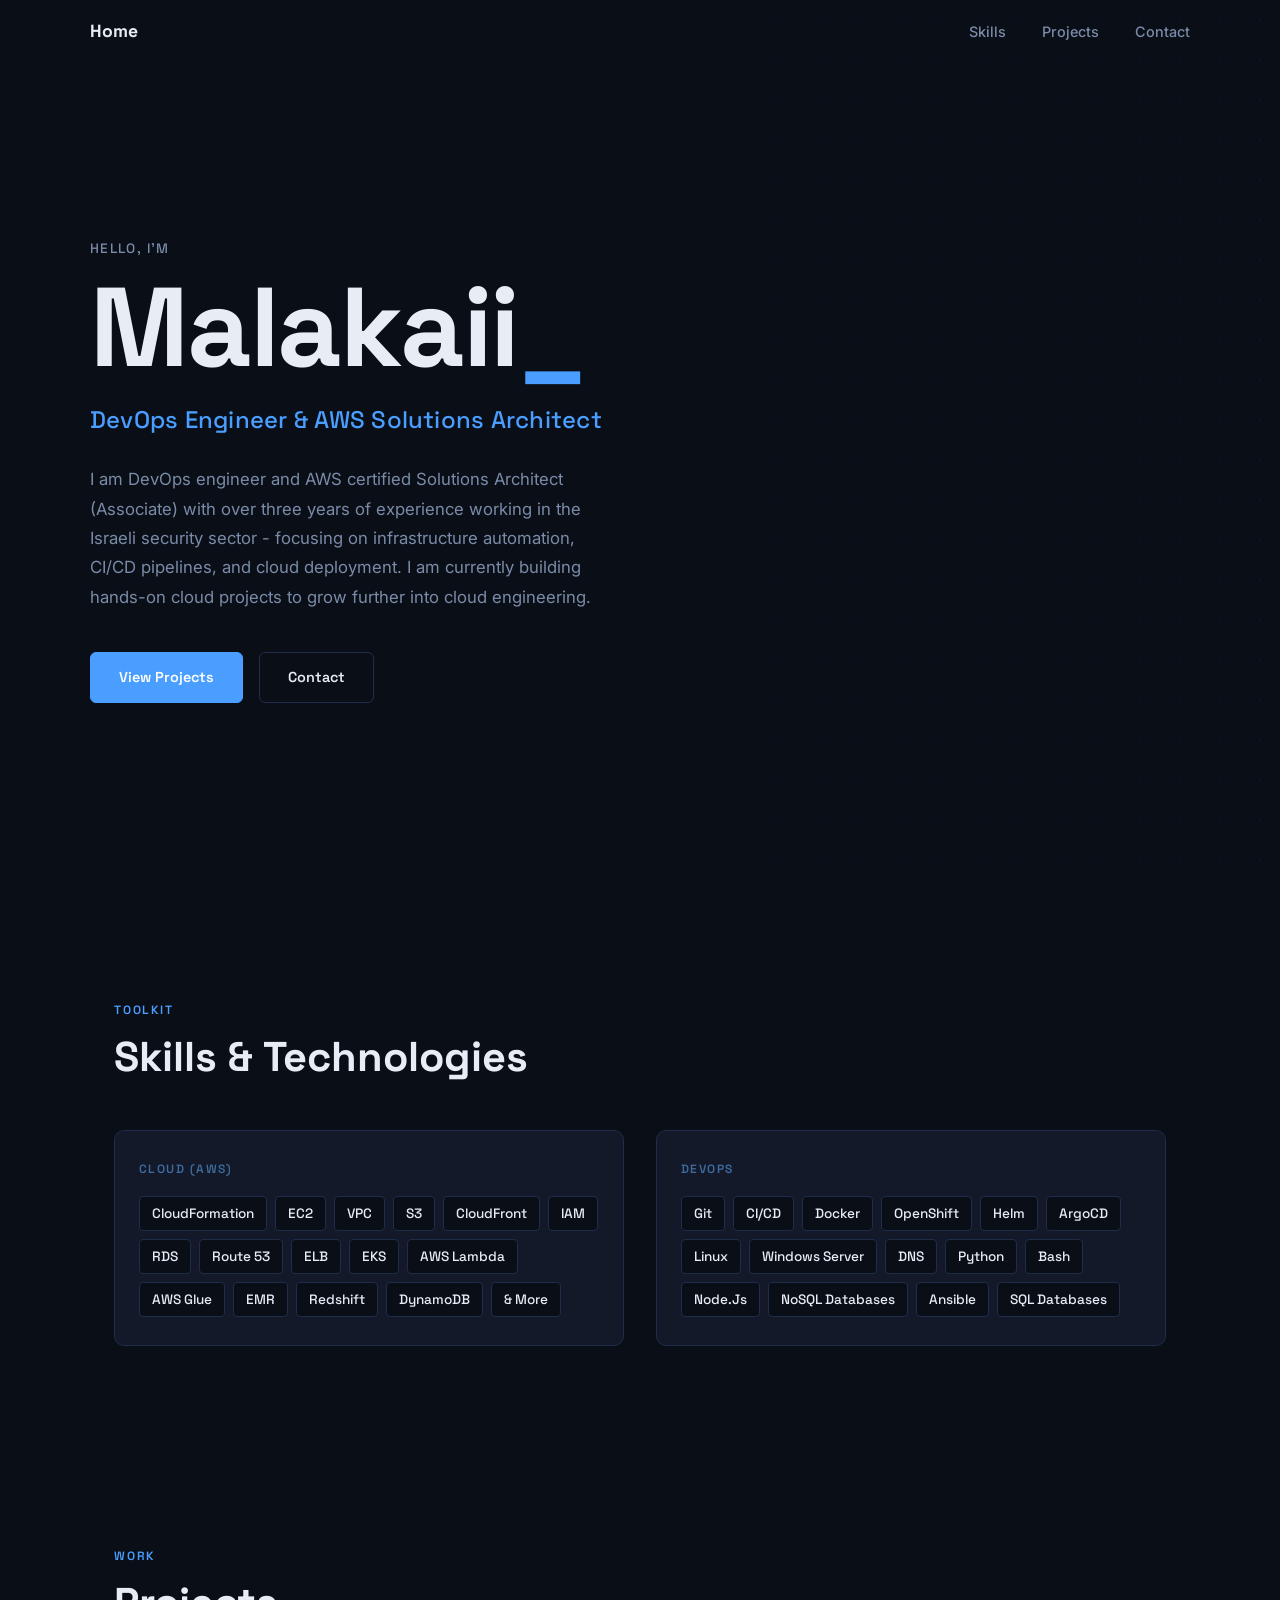
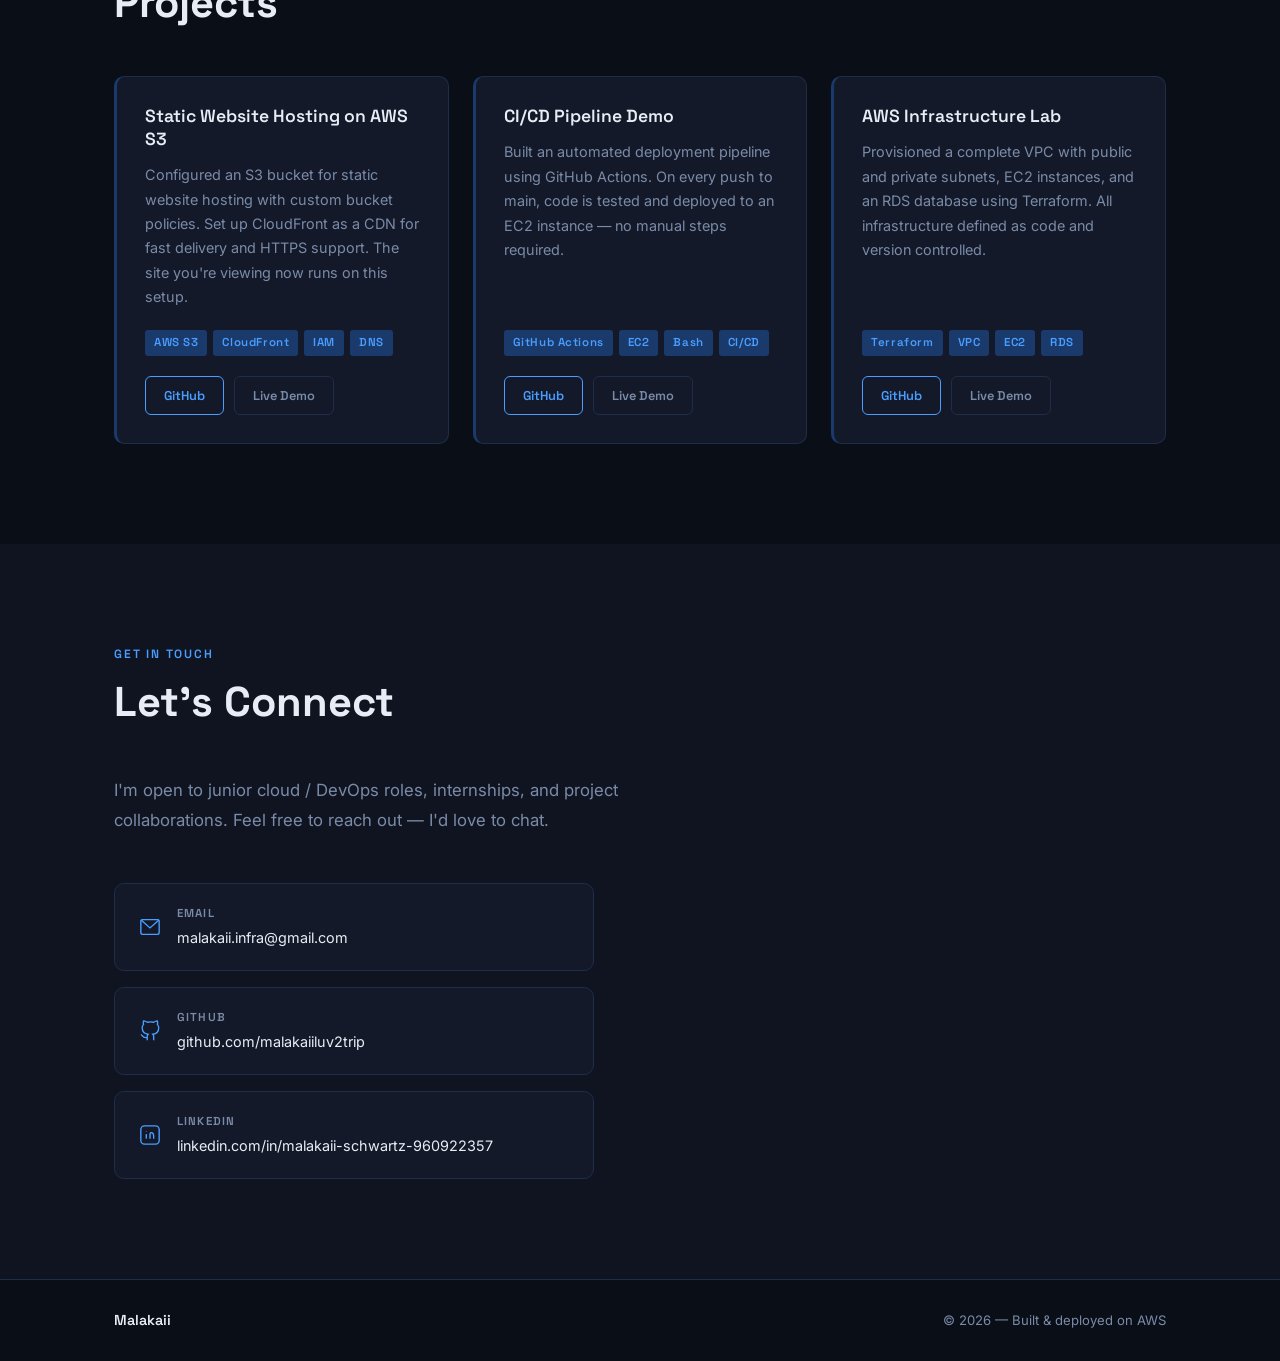
==== commit a6f03a7b: "skill tag fix" ====
--- a/index.html
+++ b/index.html
@@ -114,7 +114,7 @@
               <span class="skill-tag">EMR</span>
               <span class="skill-tag">Redshift</span>
               <span class="skill-tag">DynamoDB</span>
-              <span class="skill-tag"></span>
+              <span class="skill-tag">& More</span>
             </div>
           </div>
 
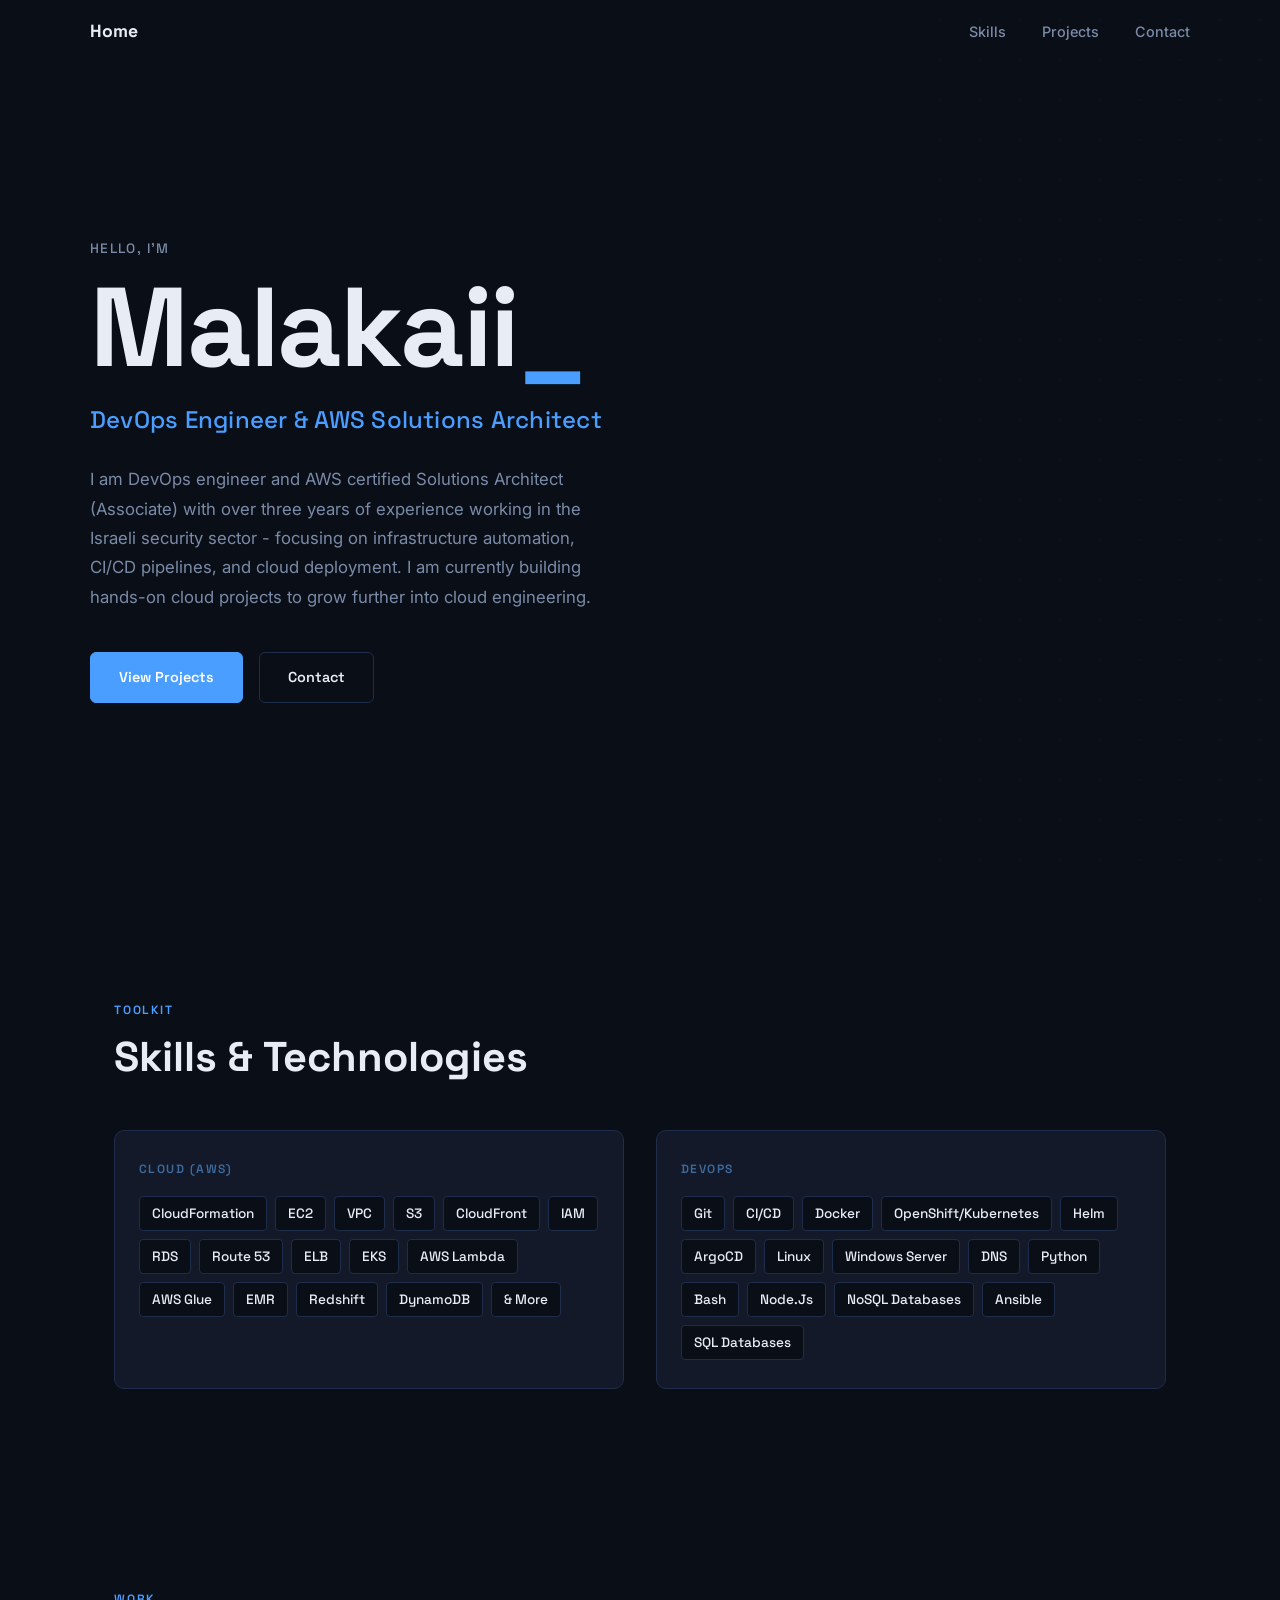
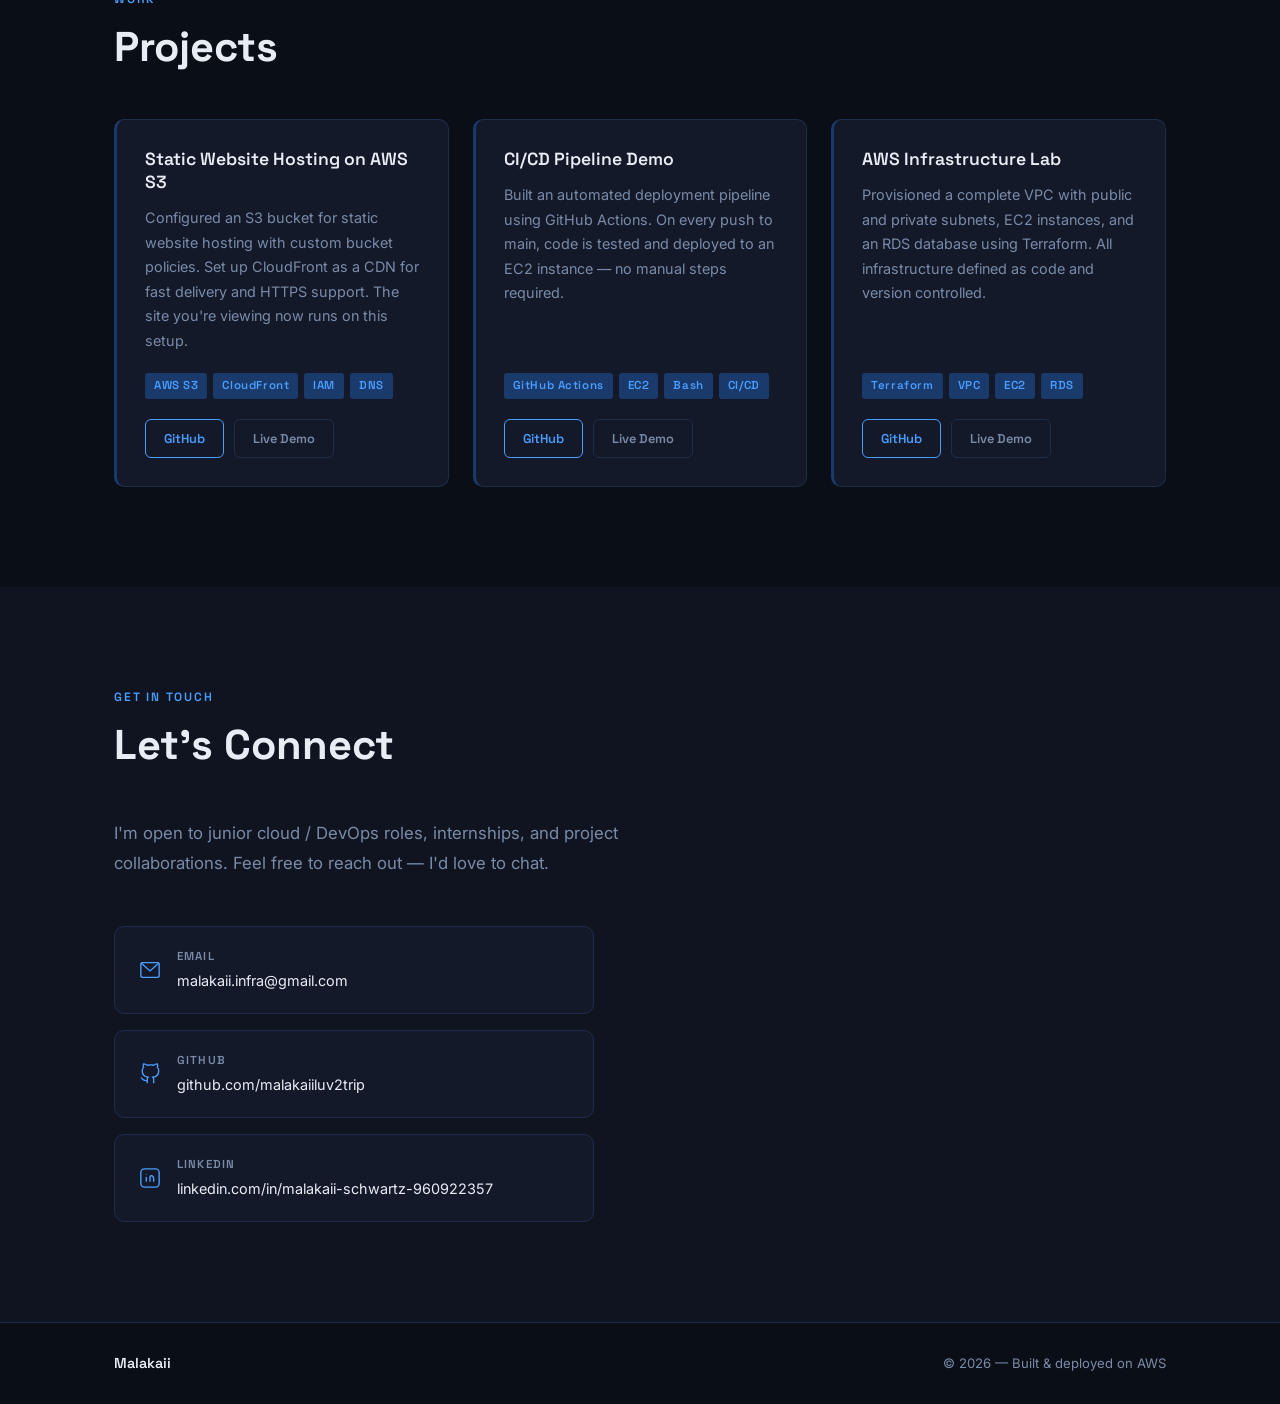
==== commit 17369563: "skill tag update" ====
--- a/index.html
+++ b/index.html
@@ -125,7 +125,7 @@
               <span class="skill-tag">Git</span>
               <span class="skill-tag">CI/CD</span>
               <span class="skill-tag">Docker</span>
-              <span class="skill-tag">OpenShift</span>
+              <span class="skill-tag">OpenShift/Kubernetes</span>
               <span class="skill-tag">Helm</span>
               <span class="skill-tag">ArgoCD</span>
               <span class="skill-tag">Linux</span>
